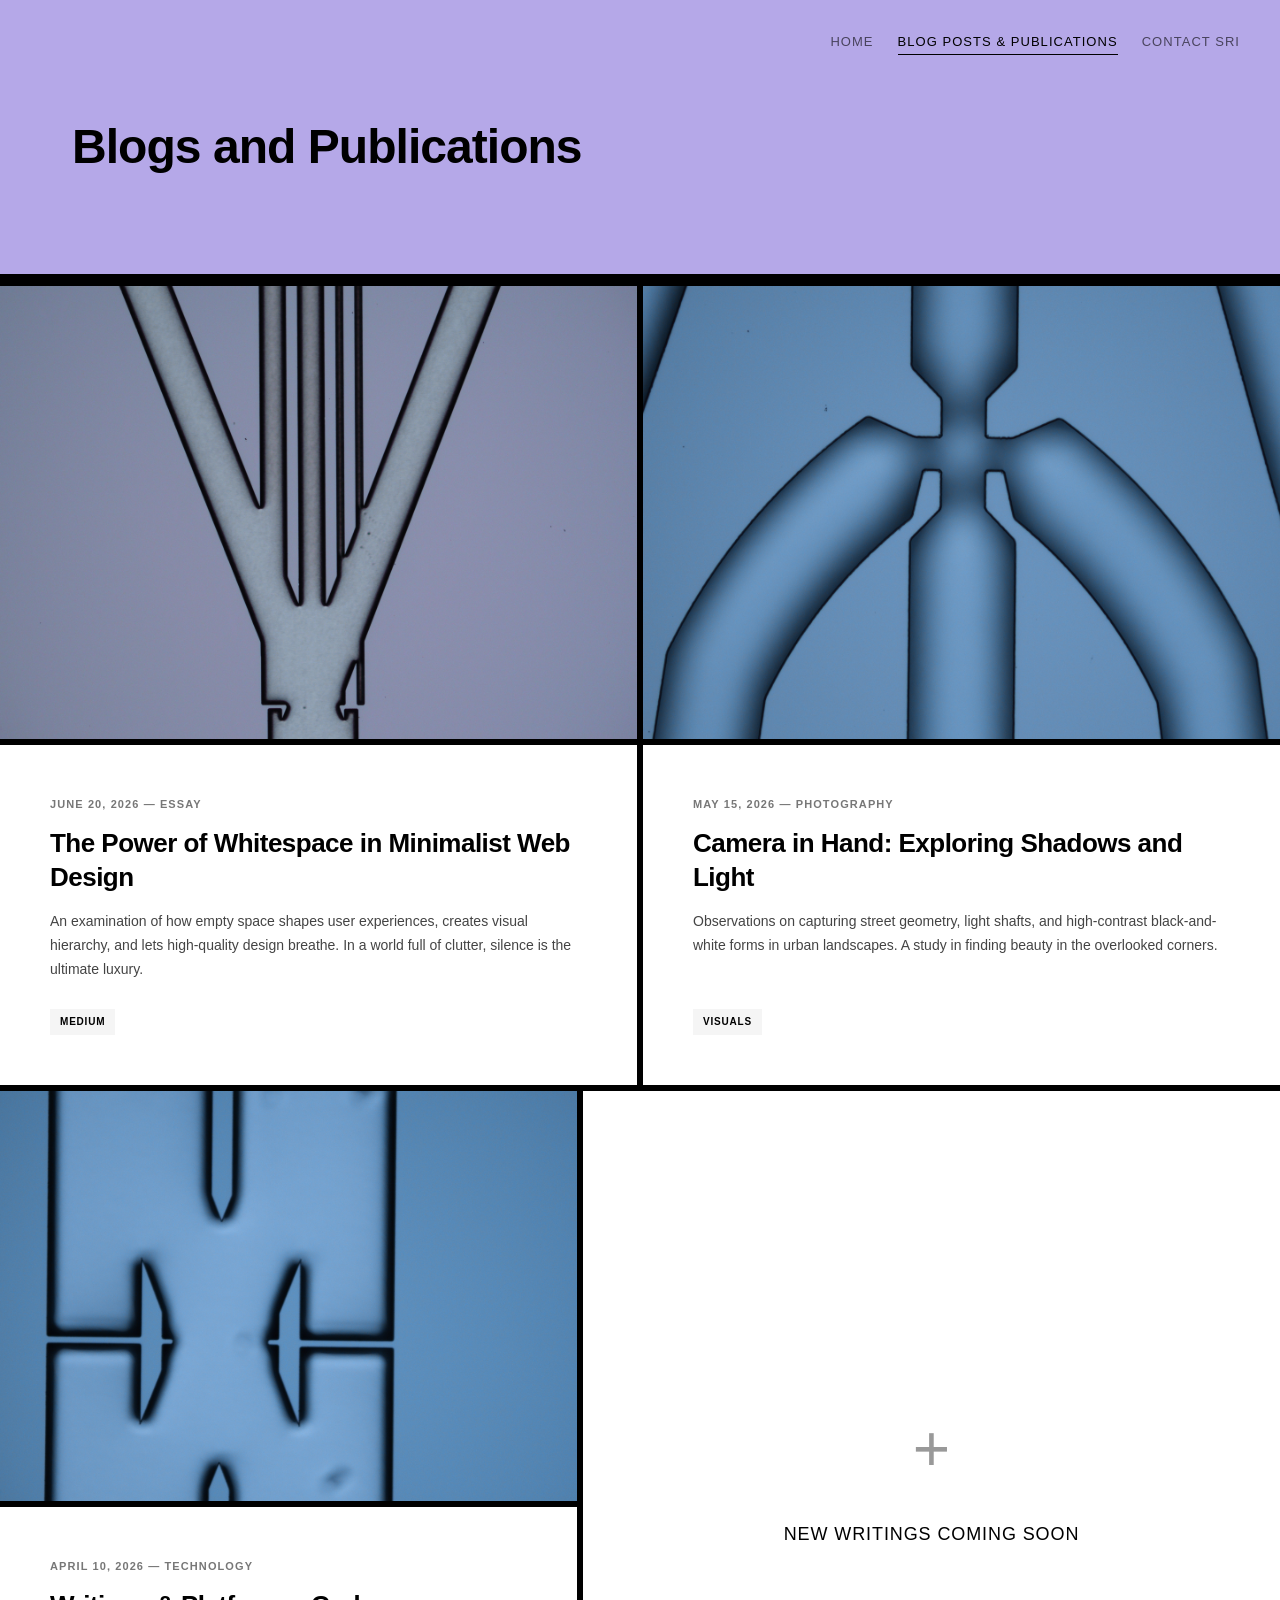
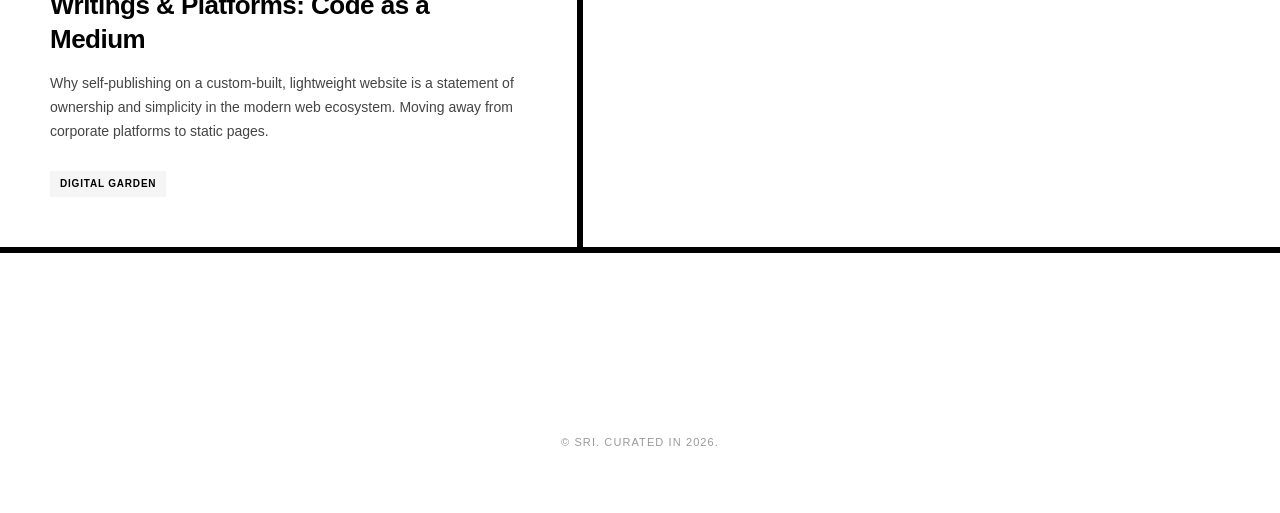
==== blog.html @ 20a8b143 "Implement Cog in the Wheel portfolio with symmetric blog card grid and responsive image layouts" ====
<!DOCTYPE html>
<html lang="en">
<head>
    <meta charset="UTF-8">
    <meta name="viewport" content="width=device-width, initial-scale=1.0">
    <meta name="description" content="Blog posts, publications and writings by Sri.">
    <title>Blog Posts & Publications — Cog in the Wheel</title>
    <link rel="stylesheet" href="./style.css?v=2.1">
</head>
<body>

    <!-- Blog Page Hero (Periwinkle Blue-Purple Block) -->
    <section class="blog-hero">
        <nav class="hero-nav">
            <a href="./index.html" class="hero-nav-link">Home</a>
            <a href="./blog.html" class="hero-nav-link active">Blog posts & publications</a>
            <a href="./contact.html" class="hero-nav-link">Contact Sri</a>
        </nav>
        <div class="blog-hero-content">
            <h1 class="blog-hero-title">Blogs and Publications</h1>
        </div>
    </section>

    <!-- Main Content -->
    <main>
        <section class="blog-grid">
            
            <!-- Row 1 -->
            <div class="blog-grid-row">
                <!-- Tile 1 (Post 1) -->
                <div class="blog-tile">
                    <div class="tile-image-container">
                        <img src="./Single_cell_01.jpg" alt="The Power of Whitespace in Minimalist Web Design" class="tile-thumbnail">
                    </div>
                    <div class="tile-divider"></div>
                    <div class="tile-content">
                        <div class="blog-meta">June 20, 2026 — Essay</div>
                        <h2 class="blog-title"><a href="#">The Power of Whitespace in Minimalist Web Design</a></h2>
                        <p class="blog-summary">
                            An examination of how empty space shapes user experiences, creates visual hierarchy, and lets high-quality design breathe. In a world full of clutter, silence is the ultimate luxury.
                        </p>
                        <div class="blog-footer">
                            <span class="blog-tag">Medium</span>
                        </div>
                    </div>
                </div>
                
                <!-- Tile 2 (Post 2) -->
                <div class="blog-tile">
                    <div class="tile-image-container">
                        <img src="./DR_MFP_07.jpg" alt="Camera in Hand: Exploring Shadows and Light" class="tile-thumbnail">
                    </div>
                    <div class="tile-divider"></div>
                    <div class="tile-content">
                        <div class="blog-meta">May 15, 2026 — Photography</div>
                        <h2 class="blog-title"><a href="#">Camera in Hand: Exploring Shadows and Light</a></h2>
                        <p class="blog-summary">
                            Observations on capturing street geometry, light shafts, and high-contrast black-and-white forms in urban landscapes. A study in finding beauty in the overlooked corners.
                        </p>
                        <div class="blog-footer">
                            <span class="blog-tag">Visuals</span>
                        </div>
                    </div>
                </div>
            </div>
            
            <!-- Row 2 -->
            <div class="blog-grid-row">
                <!-- Tile 3 (Post 3) -->
                <div class="blog-tile">
                    <div class="tile-image-container">
                        <img src="./DR_MFP_04.jpg" alt="Writings & Platforms: Code as a Medium" class="tile-thumbnail">
                    </div>
                    <div class="tile-divider"></div>
                    <div class="tile-content">
                        <div class="blog-meta">April 10, 2026 — Technology</div>
                        <h2 class="blog-title"><a href="#">Writings & Platforms: Code as a Medium</a></h2>
                        <p class="blog-summary">
                            Why self-publishing on a custom-built, lightweight website is a statement of ownership and simplicity in the modern web ecosystem. Moving away from corporate platforms to static pages.
                        </p>
                        <div class="blog-footer">
                            <span class="blog-tag">Digital Garden</span>
                        </div>
                    </div>
                </div>
                
                <!-- Tile 4 (Placeholder) -->
                <div class="blog-tile empty-tile">
                    <div class="placeholder-content">
                        <div class="placeholder-icon">+</div>
                        <h2 class="placeholder-text">New writings coming soon</h2>
                    </div>
                </div>
            </div>

        </section>
    </main>

    <!-- Footer -->
    <footer>
        <div class="container">
            <p>&copy; Sri. Curated in 2026.</p>
        </div>
    </footer>

</body>
</html>
---- style.css ----
/* ==========================================================================
   RESET & SYSTEM STYLES
   ========================================================================== */
*, *::before, *::after {
    box-sizing: border-box;
    margin: 0;
    padding: 0;
}

html {
    scroll-behavior: smooth;
    -webkit-font-smoothing: antialiased;
    background-color: #ffffff;
    color: #000000;
    overflow-x: hidden;
}

body {
    font-family: 'Helvetica Neue', Helvetica, Arial, sans-serif;
    background-color: #ffffff;
    color: #000000;
    line-height: 1.8;
    padding: 0;
    min-height: 100vh;
    display: flex;
    flex-direction: column;
    overflow-x: hidden;
}

/* ==========================================================================
   TYPOGRAPHY
   ========================================================================== */
h1, h2, h3, h4 {
    font-weight: 600;
    color: #000000;
    line-height: 1.3;
}

a {
    color: #000000;
    text-decoration: none;
    transition: opacity 0.2s ease, transform 0.2s ease;
}

/* ==========================================================================
   LAYOUT STRUCTURE
   ========================================================================== */
.container {
    width: 100%;
    max-width: 800px; /* Constrained reading width */
    margin: 0 auto;
    padding: 0 32px;
}

.gallery-container {
    width: 100%;
    max-width: 1200px; /* Make pictures significantly larger */
    margin: 0 auto;
    padding: 0 32px;
}

/* Header & Navigation */
header {
    padding: 60px 0 40px 0;
    text-align: center;
}

.site-title {
    font-size: 32px;
    font-weight: 400;
    margin-bottom: 24px;
    letter-spacing: -0.02em;
}

nav.main-nav {
    display: flex;
    justify-content: center;
    gap: 32px;
    margin-bottom: 12px;
}

.nav-link {
    font-size: 13px;
    font-weight: 500;
    letter-spacing: 0.08em;
    text-transform: uppercase;
    color: #666666;
    padding: 4px 0;
    position: relative;
    transition: color 0.25s ease;
}

.nav-link:hover, .nav-link.active {
    color: #000000;
}

/* Elegant growing underline hover effect */
.nav-link::after {
    content: '';
    position: absolute;
    bottom: 0;
    left: 0;
    width: 100%;
    height: 1px;
    background-color: #000000;
    transform: scaleX(0);
    transform-origin: right;
    transition: transform 0.3s cubic-bezier(0.25, 1, 0.5, 1);
}

.nav-link:hover::after, .nav-link.active::after {
    transform: scaleX(1);
    transform-origin: left;
}

/* Main Content Area */
main {
    flex: 1;
    padding-bottom: 120px;
}

/* ==========================================================================
   HOMEPAGE LAYOUT & GALLERY
   ========================================================================== */
.about-section {
    padding: 40px 0 20px 0;
    text-align: center;
}

.about-text {
    font-size: 18px;
    line-height: 1.6;
    color: #333333;
    max-width: 650px;
    margin: 0 auto;
    font-style: normal;
}

/* Spacing and divider rules */
.gallery-spacer {
    height: 80px; /* Generous whitespace */
}

@media (max-width: 768px) {
    .gallery-spacer {
        height: 60px;
    }
}

/* Split Hero Layout */
.split-hero {
    display: flex;
    width: 100vw;
    height: 60vh;
    min-height: 500px;
    border-bottom: 6px solid #000000;
    margin-left: calc(-50vw + 50%);
    margin-right: calc(-50vw + 50%);
    position: relative;
    left: 50%;
    right: 50%;
    transform: translateX(-50%);
    overflow-x: hidden;
}

.hero-left {
    flex: 1;
    background-color: #ffffff;
    display: flex;
    align-items: center;
    justify-content: center;
    padding: 40px;
    border-right: 6px solid #000000;
}

.hero-brand {
    font-size: 48px;
    font-weight: 700;
    text-align: center;
    line-height: 1.1;
    letter-spacing: -0.03em;
}

.hero-right {
    flex: 1;
    background-color: #82CA9D; /* Lime Green */
    display: flex;
    flex-direction: column;
    justify-content: center;
    position: relative;
    padding: 60px;
}

.hero-nav {
    position: absolute;
    top: 30px;
    right: 40px;
    display: flex;
    gap: 24px;
}

.hero-nav-link {
    font-size: 13px;
    font-weight: 500;
    letter-spacing: 0.08em;
    text-transform: uppercase;
    color: rgba(0, 0, 0, 0.6);
    position: relative;
    padding-bottom: 2px;
}

.hero-nav-link:hover, .hero-nav-link.active {
    color: #000000;
}

.hero-nav-link::after {
    content: '';
    position: absolute;
    bottom: 0;
    left: 0;
    width: 100%;
    height: 1px;
    background-color: #000000;
    transform: scaleX(0);
    transform-origin: right;
    transition: transform 0.3s ease;
}

.hero-nav-link:hover::after, .hero-nav-link.active::after {
    transform: scaleX(1);
    transform-origin: left;
}

.hero-about-content {
    max-width: 480px;
    margin: 0 auto;
}

.hero-about-text {
    font-size: 20px;
    font-weight: 400;
    line-height: 1.6;
    color: #000000;
    text-align: center;
}

@media (max-width: 768px) {
    .split-hero {
        flex-direction: column;
        height: auto;
        min-height: auto;
    }
    
    .hero-left {
        border-right: none;
        border-bottom: 6px solid #000000;
        padding: 60px 20px;
    }
    
    .hero-brand {
        font-size: 36px;
    }
    
    .hero-right {
        padding: 80px 20px 60px 20px;
    }
    
    .hero-nav {
        position: absolute;
        top: 20px;
        left: 20px;
        right: 20px;
        justify-content: center;
        gap: 16px;
    }
    
    .hero-about-text {
        font-size: 16px;
        text-align: center;
    }
}
/* Blog Page Hero Layout */
.blog-hero {
    width: 100vw;
    min-height: 280px;
    background-color: #B5A8E8; /* Periwinkle Blue-Purple */
    border-bottom: 6px solid #000000;
    margin-left: calc(-50vw + 50%);
    margin-right: calc(-50vw + 50%);
    position: relative;
    left: 50%;
    right: 50%;
    transform: translateX(-50%);
    display: flex;
    flex-direction: column;
    justify-content: center;
    padding: 80px 40px 60px 40px;
    box-sizing: border-box;
    overflow-x: hidden;
}

.blog-hero-content {
    max-width: 1200px;
    width: 100%;
    margin: 0 auto;
    padding: 0 32px;
}

.blog-hero-title {
    font-size: 48px;
    font-weight: 700;
    color: #000000;
    line-height: 1.1;
    letter-spacing: -0.02em;
}

@media (max-width: 768px) {
    .blog-hero {
        padding: 100px 20px 40px 20px;
        min-height: 200px;
    }
    .blog-hero-title {
        font-size: 32px;
        text-align: center;
    }
}

.gallery-divider {
    border: none;
    border-top: 6px solid #000000; /* Darker, thicker solid black line */
    width: 100vw; /* Spans all across the screen */
    margin-left: calc(-50vw + 50%);
    margin-right: calc(-50vw + 50%);
}

/* Gallery Background Blocks */
.gallery-block {
    width: 100vw;
    margin-left: calc(-50vw + 50%);
    margin-right: calc(-50vw + 50%);
    padding: 80px 0;
    display: flex;
    justify-content: center;
    align-items: center;
}

@media (max-width: 768px) {
    .gallery-block {
        padding: 50px 0;
    }
}

.block-saffron {
    background-color: #ECBC5A;
}

.block-amethyst {
    background-color: #9C89B8;
}

.block-cobalt {
    background-color: #37549F;
}

.block-sienna {
    background-color: #D87D56; /* Burnt Sienna */
}

.gallery-block .gallery-image-container {
    max-width: 1200px;
    width: 100%;
    padding: 0 32px;
}

.gallery-image {
    display: block;
    width: 100%; /* Large, filling the container */
    max-height: 85vh; /* Fitting viewport height */
    height: auto;
    object-fit: cover;
}

/* ==========================================================================
   BLOG GRID LAYOUT
   ========================================================================== */
.blog-grid {
    width: 100vw;
    margin-left: calc(-50vw + 50%);
    margin-right: calc(-50vw + 50%);
    position: relative;
    left: 50%;
    right: 50%;
    transform: translateX(-50%);
    border-top: 6px solid #000000;
    background-color: #000000; /* Serves as the divider line background */
    display: flex;
    flex-direction: column;
}

.blog-grid-row {
    display: flex;
    width: 100%;
    border-bottom: 6px solid #000000;
}

.blog-tile {
    flex: 1;
    width: 50%;
    background-color: #ffffff;
    display: flex;
    flex-direction: column;
}

/* Vertical divider between the two tiles in a row */
.blog-tile:first-child {
    border-right: 6px solid #000000;
}

/* Thumbnail container */
.tile-image-container {
    width: 100%;
    position: relative;
    overflow: hidden;
}

.tile-thumbnail {
    width: 100%;
    height: auto;
    display: block;
}

/* 6px solid black horizontal divider between image and text inside the tile */
.tile-divider {
    height: 6px;
    background-color: #000000;
    width: 100%;
}

/* Content wrapper */
.tile-content {
    padding: 50px;
    flex-grow: 1;
    display: flex;
    flex-direction: column;
    justify-content: flex-start;
}

/* Empty placeholder tile */
.blog-tile.empty-tile {
    background-color: #ffffff;
    justify-content: center;
    align-items: center;
    text-align: center;
    padding: 60px;
}

.placeholder-content {
    display: flex;
    flex-direction: column;
    align-items: center;
    justify-content: center;
    color: #666666;
}

.placeholder-icon {
    font-size: 64px;
    font-weight: 300;
    margin-bottom: 16px;
    color: #999999;
}

.placeholder-text {
    font-size: 18px;
    font-weight: 500;
    letter-spacing: 0.05em;
    text-transform: uppercase;
}

/* Typography inside card content */
.blog-meta {
    font-size: 11px;
    text-transform: uppercase;
    letter-spacing: 0.1em;
    color: #777777;
    margin-bottom: 12px;
    font-weight: 600;
}

.blog-title {
    font-size: 26px;
    font-weight: 700;
    line-height: 1.3;
    margin-bottom: 16px;
    letter-spacing: -0.02em;
}

.blog-title a {
    color: #000000;
    text-decoration: none;
    transition: opacity 0.2s ease;
}

.blog-title a:hover {
    opacity: 0.7;
}

.blog-summary {
    font-size: 14px;
    color: #444444;
    line-height: 1.7;
    margin-bottom: 24px;
}

.blog-footer {
    margin-top: auto; /* Push tags to the bottom */
}

.blog-tag {
    display: inline-block;
    font-size: 10px;
    background-color: #f5f5f5;
    padding: 4px 10px;
    text-transform: uppercase;
    letter-spacing: 0.08em;
    font-weight: 600;
}

/* Responsive styles */
@media (max-width: 768px) {
    .blog-grid-row {
        flex-direction: column;
        border-bottom: none;
    }
    
    .blog-tile {
        width: 100%;
        border-bottom: 6px solid #000000;
    }
    
    .blog-tile:first-child {
        border-right: none;
    }
    
    .tile-content {
        padding: 32px 24px;
    }
    
    .blog-title {
        font-size: 22px;
    }
    
    .blog-tile.empty-tile {
        min-height: 250px;
    }
}

/* ==========================================================================
   CONTACT PAGE
   ========================================================================== */
.contact-content {
    max-width: 500px;
    margin: 0 auto;
    text-align: center;
}

.contact-intro {
    font-size: 16px;
    color: #444444;
    margin-bottom: 40px;
}

.contact-email {
    font-size: 24px;
    font-weight: 500;
    color: #000000;
    border-bottom: 1px solid #000000;
    padding-bottom: 4px;
    display: inline-block;
    margin-bottom: 48px;
}

.contact-email:hover {
    opacity: 0.7;
}

.social-links {
    display: flex;
    justify-content: center;
    gap: 32px;
}

.social-item {
    font-size: 13px;
    font-weight: 500;
    letter-spacing: 0.05em;
    color: #666666;
    text-transform: uppercase;
}

.social-item:hover {
    color: #000000;
}

/* ==========================================================================
   FOOTER
   ========================================================================== */
footer {
    padding: 60px 0;
    text-align: center;
    font-size: 11px;
    text-transform: uppercase;
    letter-spacing: 0.1em;
    color: #999999;
}
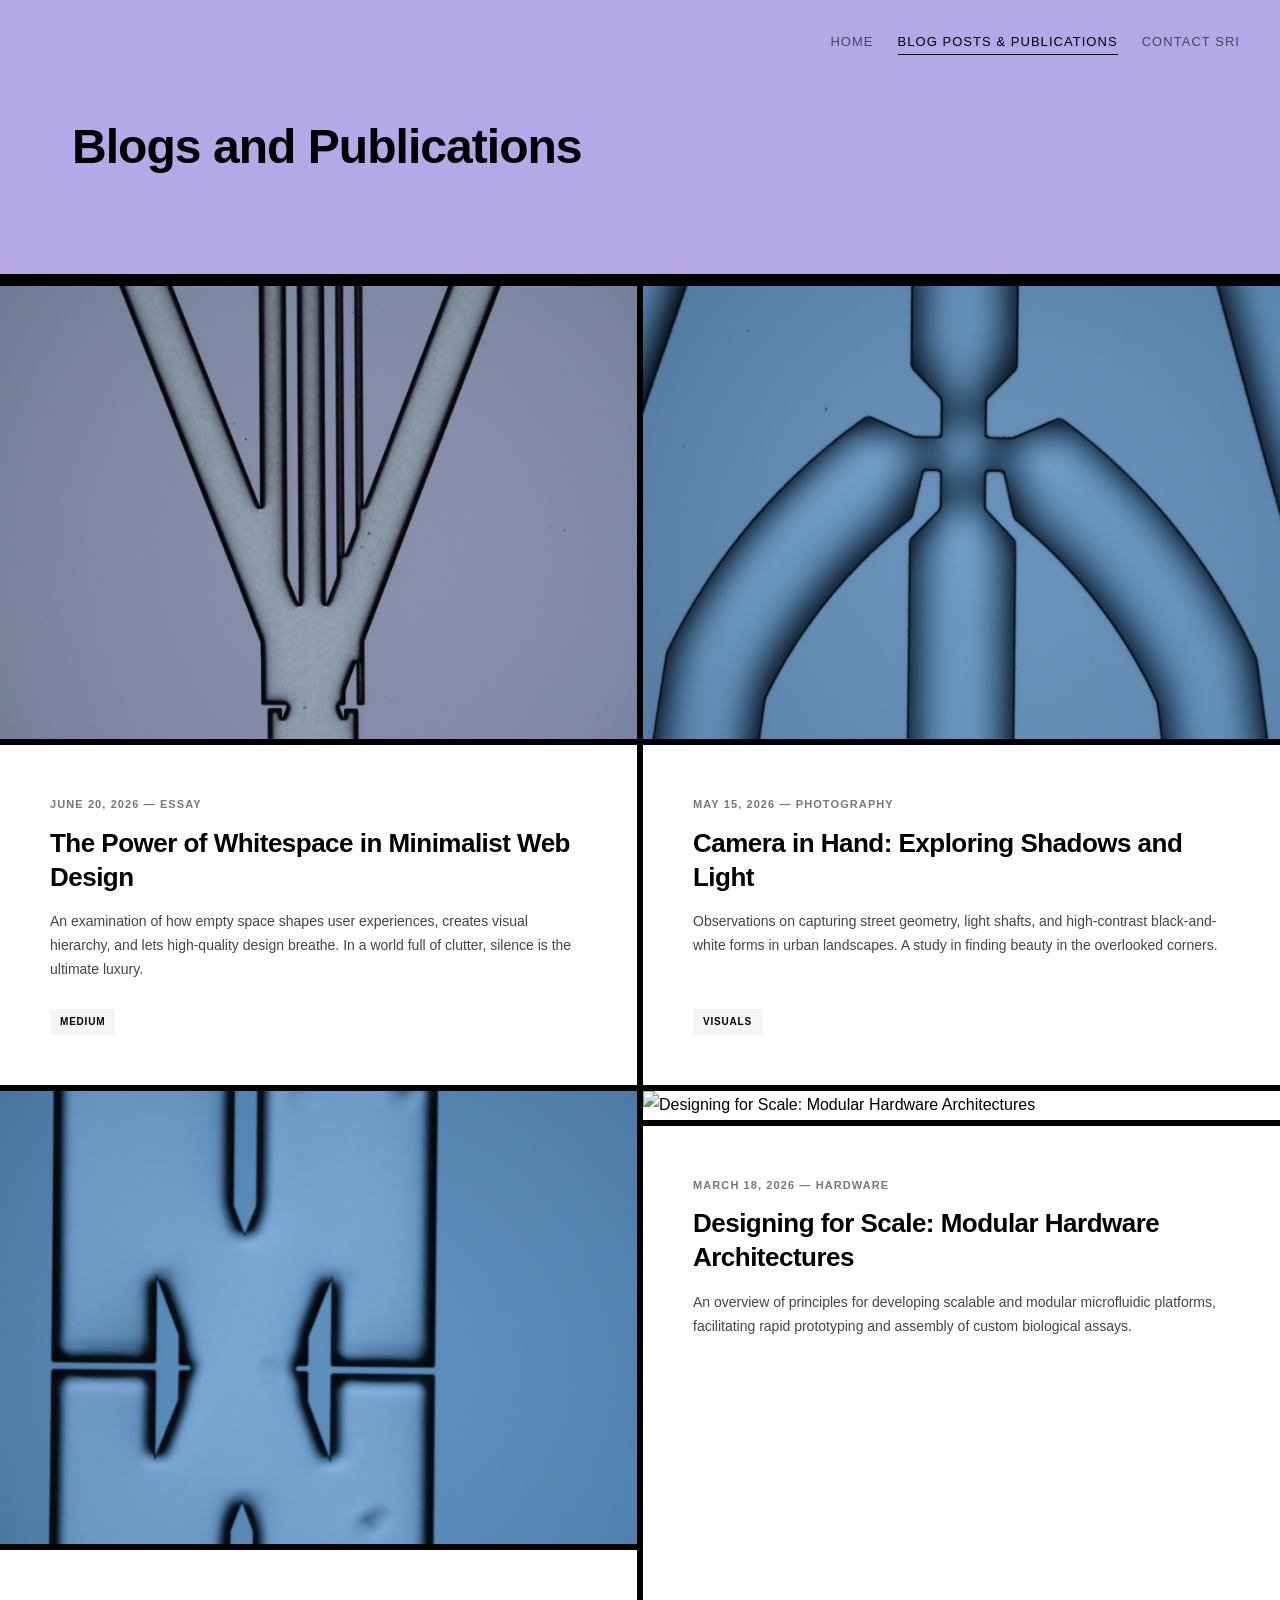
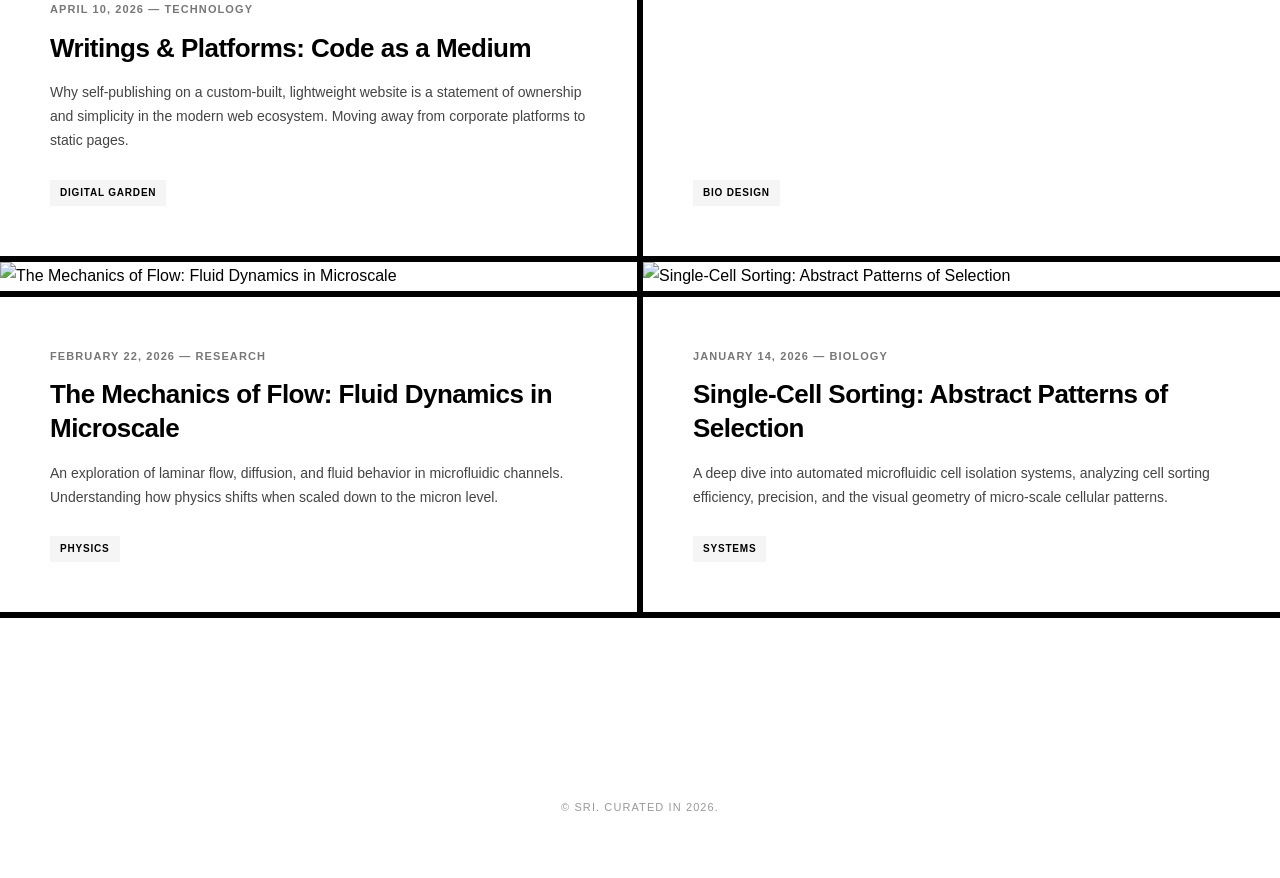
==== commit e1f86e10: "Add hover highlight interaction effects to active blog tiles" ====
--- a/blog.html
+++ b/blog.html
@@ -5,7 +5,7 @@
     <meta name="viewport" content="width=device-width, initial-scale=1.0">
     <meta name="description" content="Blog posts, publications and writings by Sri.">
     <title>Blog Posts & Publications — Cog in the Wheel</title>
-    <link rel="stylesheet" href="./style.css?v=2.1">
+    <link rel="stylesheet" href="./style.css?v=2.3">
 </head>
 <body>
 
@@ -84,11 +84,60 @@
                     </div>
                 </div>
                 
-                <!-- Tile 4 (Placeholder) -->
-                <div class="blog-tile empty-tile">
-                    <div class="placeholder-content">
-                        <div class="placeholder-icon">+</div>
-                        <h2 class="placeholder-text">New writings coming soon</h2>
+                <!-- Tile 4 (Post 4) -->
+                <div class="blog-tile">
+                    <div class="tile-image-container">
+                        <img src="./microfluidic_chip_02.png" alt="Designing for Scale: Modular Hardware Architectures" class="tile-thumbnail">
+                    </div>
+                    <div class="tile-divider"></div>
+                    <div class="tile-content">
+                        <div class="blog-meta">March 18, 2026 — Hardware</div>
+                        <h2 class="blog-title"><a href="#">Designing for Scale: Modular Hardware Architectures</a></h2>
+                        <p class="blog-summary">
+                            An overview of principles for developing scalable and modular microfluidic platforms, facilitating rapid prototyping and assembly of custom biological assays.
+                        </p>
+                        <div class="blog-footer">
+                            <span class="blog-tag">Bio Design</span>
+                        </div>
+                    </div>
+                </div>
+            </div>
+
+            <!-- Row 3 -->
+            <div class="blog-grid-row">
+                <!-- Tile 5 (Post 5) -->
+                <div class="blog-tile">
+                    <div class="tile-image-container">
+                        <img src="./lab_setup_02.png" alt="The Mechanics of Flow: Fluid Dynamics in Microscale" class="tile-thumbnail">
+                    </div>
+                    <div class="tile-divider"></div>
+                    <div class="tile-content">
+                        <div class="blog-meta">February 22, 2026 — Research</div>
+                        <h2 class="blog-title"><a href="#">The Mechanics of Flow: Fluid Dynamics in Microscale</a></h2>
+                        <p class="blog-summary">
+                            An exploration of laminar flow, diffusion, and fluid behavior in microfluidic channels. Understanding how physics shifts when scaled down to the micron level.
+                        </p>
+                        <div class="blog-footer">
+                            <span class="blog-tag">Physics</span>
+                        </div>
+                    </div>
+                </div>
+                
+                <!-- Tile 6 (Post 6) -->
+                <div class="blog-tile">
+                    <div class="tile-image-container">
+                        <img src="./microscope_view_03.png" alt="Single-Cell Sorting: Abstract Patterns of Selection" class="tile-thumbnail">
+                    </div>
+                    <div class="tile-divider"></div>
+                    <div class="tile-content">
+                        <div class="blog-meta">January 14, 2026 — Biology</div>
+                        <h2 class="blog-title"><a href="#">Single-Cell Sorting: Abstract Patterns of Selection</a></h2>
+                        <p class="blog-summary">
+                            A deep dive into automated microfluidic cell isolation systems, analyzing cell sorting efficiency, precision, and the visual geometry of micro-scale cellular patterns.
+                        </p>
+                        <div class="blog-footer">
+                            <span class="blog-tag">Systems</span>
+                        </div>
                     </div>
                 </div>
             </div>
--- a/style.css
+++ b/style.css
@@ -410,6 +410,19 @@
     background-color: #ffffff;
     display: flex;
     flex-direction: column;
+    transition: background-color 0.25s ease;
+}
+
+.blog-tile:not(.empty-tile) {
+    cursor: pointer;
+}
+
+.blog-tile:not(.empty-tile):hover {
+    background-color: rgba(181, 168, 232, 0.08); /* Subtle periwinkle purple tint matching the hero block */
+}
+
+.blog-tile:not(.empty-tile):hover .blog-title a {
+    opacity: 0.7;
 }
 
 /* Vertical divider between the two tiles in a row */
